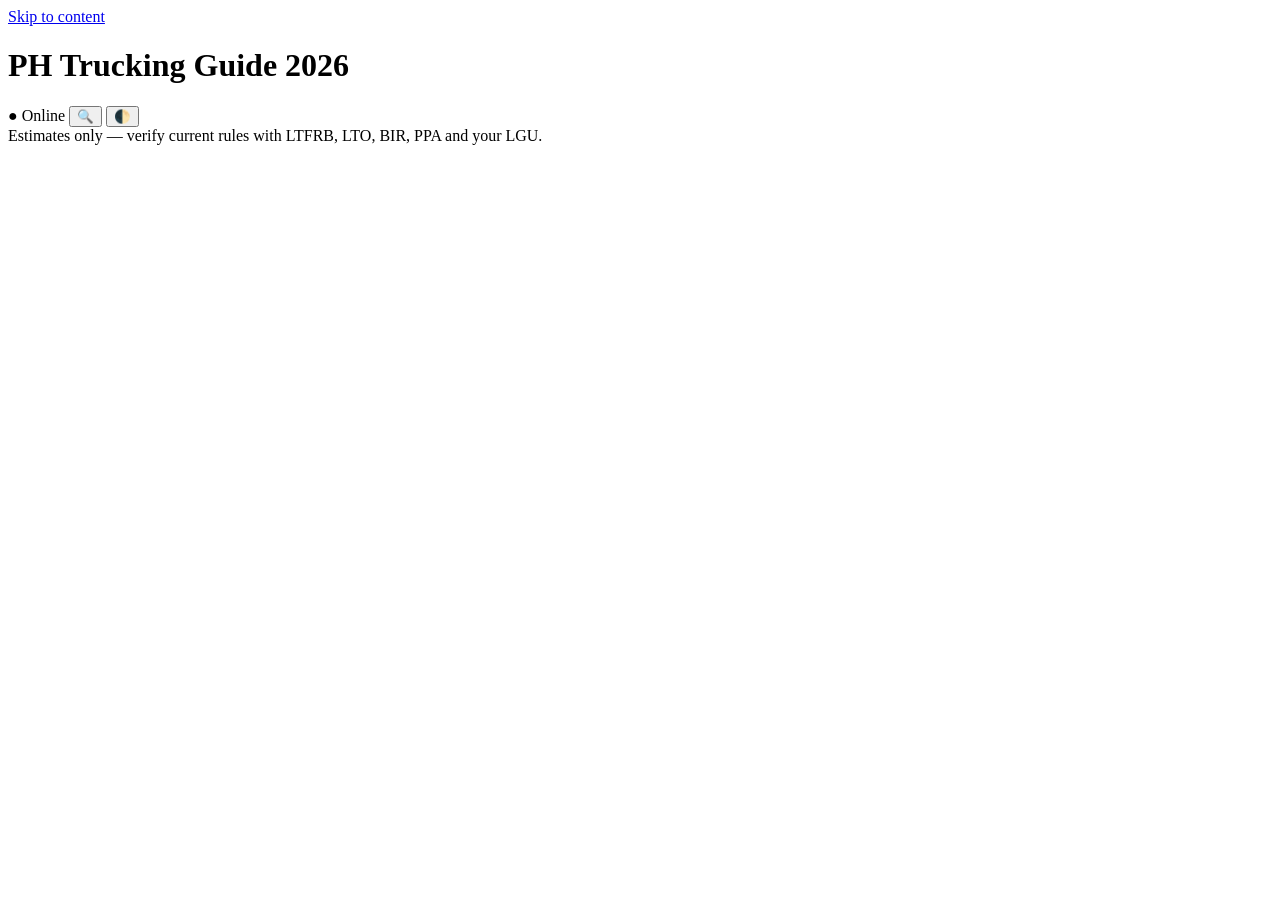
==== index.html @ 409af343 "Add files via upload" ====
<!DOCTYPE html><html lang="en-PH"><head><meta charset="utf-8">
<meta name="viewport" content="width=device-width,initial-scale=1,viewport-fit=cover">
<title>2026 Philippine Trucking Business Guide</title>
<meta name="description" content="Interactive guide to starting a trucking business in the Philippines: LTFRB/LTO compliance, fleet costs, freight rates, operations.">
<link rel="canonical" href="https://esp046-cyber.github.io/philtruckingbusinessguide/">
<meta property="og:type" content="website"><meta property="og:title" content="2026 Philippine Trucking Business Guide">
<meta property="og:description" content="Compliance tracker, fleet estimator and freight calculator for PH truckers.">
<meta property="og:url" content="https://esp046-cyber.github.io/philtruckingbusinessguide/">
<meta property="og:image" content="https://esp046-cyber.github.io/philtruckingbusinessguide/og-image.png">
<meta name="twitter:card" content="summary_large_image">
<meta name="theme-color" content="#0F172A"><link rel="manifest" href="manifest.webmanifest">
<meta name="apple-mobile-web-app-capable" content="yes"><meta name="mobile-web-app-capable" content="yes">
<meta name="apple-mobile-web-app-status-bar-style" content="black-translucent"><meta name="apple-mobile-web-app-title" content="PH Trucking">
<link rel="apple-touch-icon" href="apple-touch-icon.png"><link rel="icon" href="favicon.svg" type="image/svg+xml">
<link rel="icon" href="favicon.ico" sizes="any"><link rel="icon" type="image/png" sizes="32x32" href="favicon-32x32.png"><link rel="icon" type="image/png" sizes="16x16" href="favicon-16x16.png">
<link rel="stylesheet" href="css/styles.css"></head><body>
<a class="skip" href="#main">Skip to content</a>
<header class="top"><h1>PH Trucking Guide 2026</h1><div class="hb">
<span id="net" class="badge ok" role="status">● Online</span>
<button id="installBtn" hidden>Install App</button>
<button id="searchBtn" aria-label="Search (Ctrl+K)">🔍</button>
<button id="themeBtn" aria-label="Switch theme">🌓</button></div></header>
<nav class="nav" aria-label="Main"></nav>
<main id="main" tabindex="-1"></main>
<footer>Estimates only — verify current rules with LTFRB, LTO, BIR, PPA and your LGU.</footer>
<div id="modal" class="modal" role="dialog" aria-modal="true" hidden><div class="mc"></div></div>
<div id="toast" class="toast" aria-live="polite" hidden></div>
<script src="js/app.js"></script></body></html>
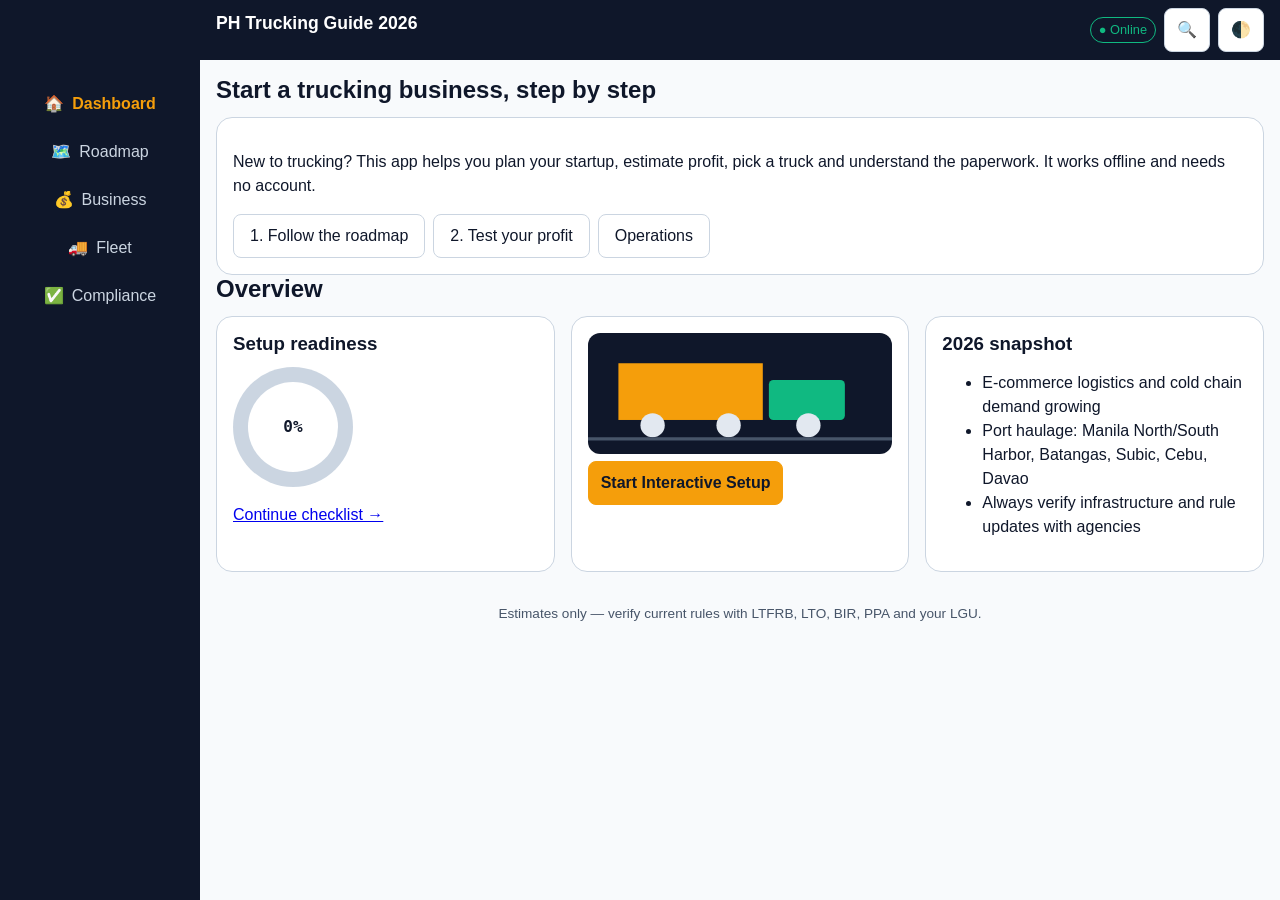
==== commit 168ddec6: "Add files via upload" ====
--- a/index.html
+++ b/index.html
@@ -25,4 +25,4 @@
 <footer>Estimates only — verify current rules with LTFRB, LTO, BIR, PPA and your LGU.</footer>
 <div id="modal" class="modal" role="dialog" aria-modal="true" hidden><div class="mc"></div></div>
 <div id="toast" class="toast" aria-live="polite" hidden></div>
-<script src="js/app.js"></script></body></html>+<script src="js/app.js"></script><script src="js/manage.js"></script></body></html>
--- a/css/styles.css
+++ b/css/styles.css
@@ -0,0 +1,37 @@
+:root{--navy:#0F172A;--gold:#F59E0B;--em:#10B981;--cr:#EF4444;--bg:#F8FAFC;--card:#fff;--tx:#0F172A;--mu:#475569;--bd:#CBD5E1;--s1:4px;--s2:8px;--s3:12px;--s4:16px;--s6:24px;--s8:32px;--rs:8px;--rm:12px;--rl:16px;--nav:64px;--ease-out:cubic-bezier(.16,1,.3,1)}
+:root[data-theme=dark]{--bg:#0B1220;--card:#162033;--tx:#F1F5F9;--mu:#CBD5E1;--bd:#334155}
+:root[data-theme=hc]{--bg:#000;--card:#000;--tx:#fff;--mu:#fff;--bd:#fff;--gold:#FFD84D}
+*{box-sizing:border-box}html,body{margin:0;overflow-x:hidden}
+body{font:1rem/1.5 Inter,-apple-system,BlinkMacSystemFont,"Segoe UI",Roboto,sans-serif;background:var(--bg);color:var(--tx);padding-top:env(safe-area-inset-top);padding-bottom:calc(var(--nav) + env(safe-area-inset-bottom))}
+h1,h2,h3{line-height:1.2;margin:0 0 var(--s3)}h1{font-size:1.1rem}h2{font-size:1.5rem}
+.mono,output,.num{font-family:'JetBrains Mono',monospace}
+.top{position:sticky;top:0;z-index:5;display:flex;justify-content:space-between;align-items:center;gap:var(--s2);padding:var(--s2) var(--s4);background:var(--navy);color:#fff}
+.hb{display:flex;gap:var(--s2);align-items:center}
+button,.btn,select,input{font:inherit;min-height:44px;min-width:44px;border-radius:var(--rs);border:1px solid var(--bd);padding:0 var(--s3);background:var(--card);color:var(--tx)}
+button{cursor:pointer;transition:transform .15s var(--ease-out)}button:hover{filter:brightness(1.08)}button:active{transform:scale(.96)}button:disabled{opacity:.5}
+button.p{background:var(--gold);color:#0F172A;border-color:var(--gold);font-weight:700}
+:focus-visible{outline:3px solid var(--gold);outline-offset:2px}
+.skip{position:absolute;left:-999px}.skip:focus{left:8px;top:8px;z-index:20;background:#fff;color:#000;padding:8px}
+.nav{position:fixed;bottom:0;left:0;right:0;height:calc(var(--nav) + env(safe-area-inset-bottom));padding-bottom:env(safe-area-inset-bottom);display:flex;background:var(--navy);z-index:6}
+.nav a{flex:1;min-height:44px;display:flex;flex-direction:column;align-items:center;justify-content:center;color:#CBD5E1;text-decoration:none;font-size:.75rem}
+.nav a[aria-current=page]{color:var(--gold);font-weight:700}
+main{padding:var(--s4);max-width:1100px;margin:auto}
+.grid{display:grid;gap:var(--s4);grid-template-columns:repeat(auto-fit,minmax(min(100%,260px),1fr))}
+.card{background:var(--card);border:1px solid var(--bd);border-radius:var(--rl);padding:var(--s4);min-width:0;animation:in .4s var(--ease-out)}
+.card *{overflow-wrap:anywhere}
+@keyframes in{from{opacity:0;transform:translateY(8px)}}
+label{display:block;font-weight:600;margin:var(--s3) 0 var(--s1)}input,select{width:100%}
+.row{display:flex;gap:var(--s2);flex-wrap:wrap;align-items:center}
+.badge{display:inline-flex;gap:4px;padding:2px 8px;border-radius:99px;font-size:.8rem;border:1px solid currentColor}
+.ok{color:var(--em)}.pend{color:#B45309}.bad{color:var(--cr)}:root[data-theme=dark] .pend{color:var(--gold)}
+.bar{display:flex;height:16px;border-radius:99px;overflow:hidden;background:var(--bd)}.bar i{display:block}
+.ring{--p:0;width:120px;height:120px;border-radius:50%;background:conic-gradient(var(--em) calc(var(--p)*1%),var(--bd) 0);display:grid;place-items:center}
+.ring b{background:var(--card);width:90px;height:90px;border-radius:50%;display:grid;place-items:center}
+.chk{display:flex;gap:var(--s3);align-items:flex-start;padding:var(--s2) 0;border-bottom:1px solid var(--bd)}.chk input{width:44px;height:44px;flex:none}
+.modal{position:fixed;inset:0;background:#0009;display:grid;place-items:center;z-index:30;padding:var(--s4)}.modal[hidden],[hidden]{display:none!important}
+.mc{background:var(--card);border-radius:var(--rl);padding:var(--s6);max-width:480px;width:100%;max-height:85vh;overflow:auto}
+.toast{position:fixed;left:50%;transform:translateX(-50%);bottom:calc(var(--nav) + env(safe-area-inset-bottom) + 12px);background:var(--navy);color:#fff;padding:12px 16px;border-radius:var(--rm);z-index:40;border:1px solid var(--gold)}
+footer{text-align:center;color:var(--mu);font-size:.85rem;padding:var(--s4)}
+@media(min-width:1024px){body{padding-left:200px;padding-bottom:0}.nav{top:0;right:auto;bottom:auto;width:200px;height:100%;flex-direction:column;justify-content:flex-start;padding-top:80px}.nav a{flex:none;flex-direction:row;gap:8px;height:48px;font-size:1rem}.top{margin-left:-200px;padding-left:216px}.toast{bottom:24px}}
+@media(prefers-reduced-motion:reduce){*{animation:none!important;transition:none!important}}
+@media print{.top,.nav,footer,button,.toast,.modal{display:none!important}body{padding:0;background:#fff;color:#000}.card{break-inside:avoid;border:1px solid #000}@page{size:A4;margin:12mm}}
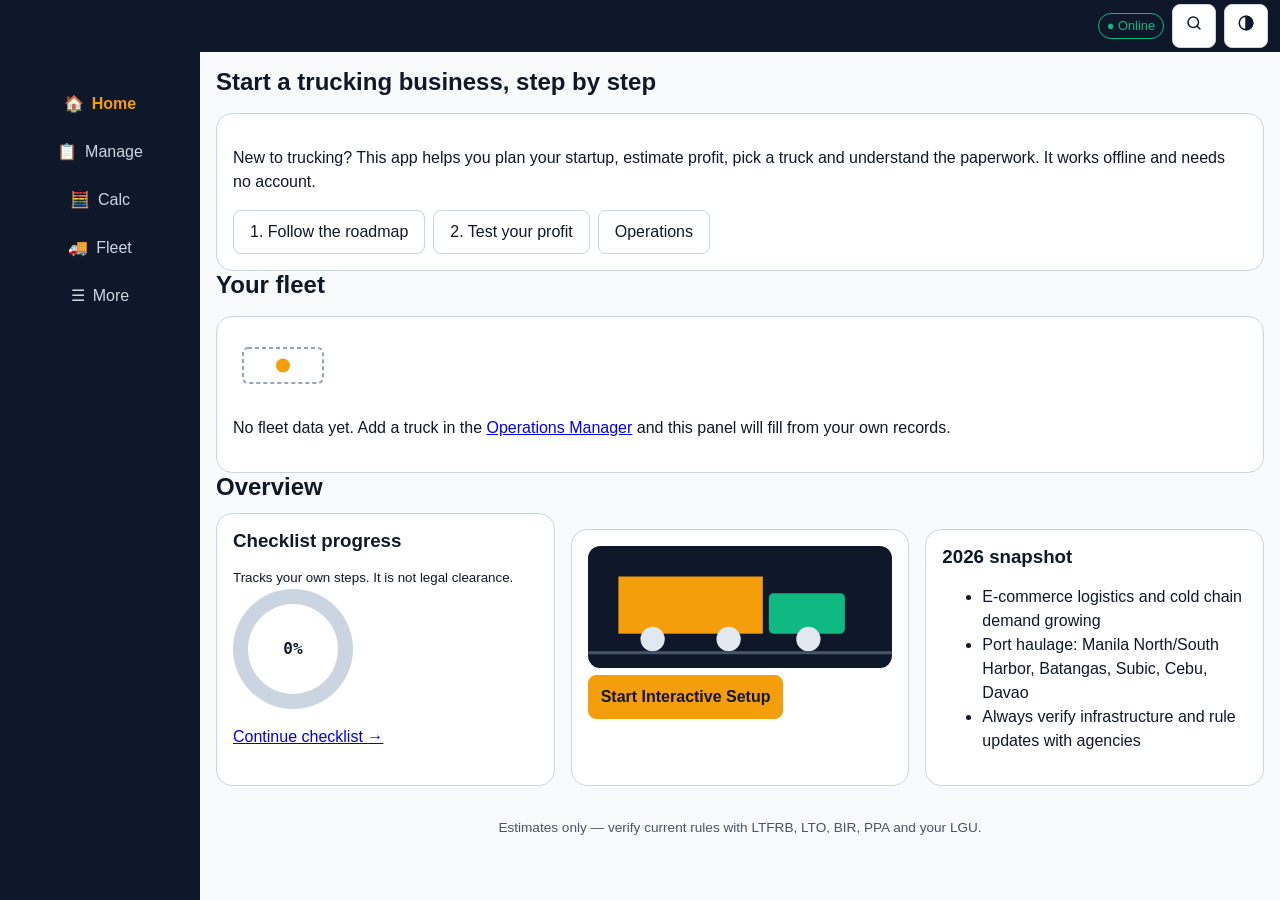
==== commit fdee4ffd: "Add files via upload" ====
--- a/index.html
+++ b/index.html
@@ -18,8 +18,8 @@
 <header class="top"><h1>PH Trucking Guide 2026</h1><div class="hb">
 <span id="net" class="badge ok" role="status">● Online</span>
 <button id="installBtn" hidden>Install App</button>
-<button id="searchBtn" aria-label="Search (Ctrl+K)">🔍</button>
-<button id="themeBtn" aria-label="Switch theme">🌓</button></div></header>
+<button id="searchBtn" aria-label="Search (Ctrl+K)"><svg class="ic" viewBox="0 0 24 24" fill="none" stroke="currentColor" stroke-width="2" stroke-linecap="round" stroke-linejoin="round" aria-hidden="true"><circle cx="11" cy="11" r="7"/><path d="M20 20l-4-4"/></svg></button>
+<button id="themeBtn" aria-label="Switch theme"><svg class="ic" viewBox="0 0 24 24" fill="none" stroke="currentColor" stroke-width="2" stroke-linecap="round" stroke-linejoin="round" aria-hidden="true"><circle cx="12" cy="12" r="9"/><path d="M12 3v18a9 9 0 0 0 0-18z" fill="currentColor"/></svg></button></div></header>
 <nav class="nav" aria-label="Main"></nav>
 <main id="main" tabindex="-1"></main>
 <footer>Estimates only — verify current rules with LTFRB, LTO, BIR, PPA and your LGU.</footer>
--- a/css/styles.css
+++ b/css/styles.css
@@ -34,4 +34,5 @@
 footer{text-align:center;color:var(--mu);font-size:.85rem;padding:var(--s4)}
 @media(min-width:1024px){body{padding-left:200px;padding-bottom:0}.nav{top:0;right:auto;bottom:auto;width:200px;height:100%;flex-direction:column;justify-content:flex-start;padding-top:80px}.nav a{flex:none;flex-direction:row;gap:8px;height:48px;font-size:1rem}.top{margin-left:-200px;padding-left:216px}.toast{bottom:24px}}
 @media(prefers-reduced-motion:reduce){*{animation:none!important;transition:none!important}}
-@media print{.top,.nav,footer,button,.toast,.modal{display:none!important}body{padding:0;background:#fff;color:#000}.card{break-inside:avoid;border:1px solid #000}@page{size:A4;margin:12mm}}+@media print{.top,.nav,footer,button,.toast,.modal{display:none!important}body{padding:0;background:#fff;color:#000}.card{break-inside:avoid;border:1px solid #000}@page{size:A4;margin:12mm}}
+.receipt{display:none}.top{padding:4px 12px}h1{font-size:.95rem}:root{--nav:56px}details summary{min-height:44px;display:flex;align-items:center}main .card+.card,main h2+.card{margin-top:var(--s4)}.chk>div:last-child{display:flex;gap:8px}@media print{body.rp main{display:none!important}body.rp .receipt{display:block!important;color:#000}}
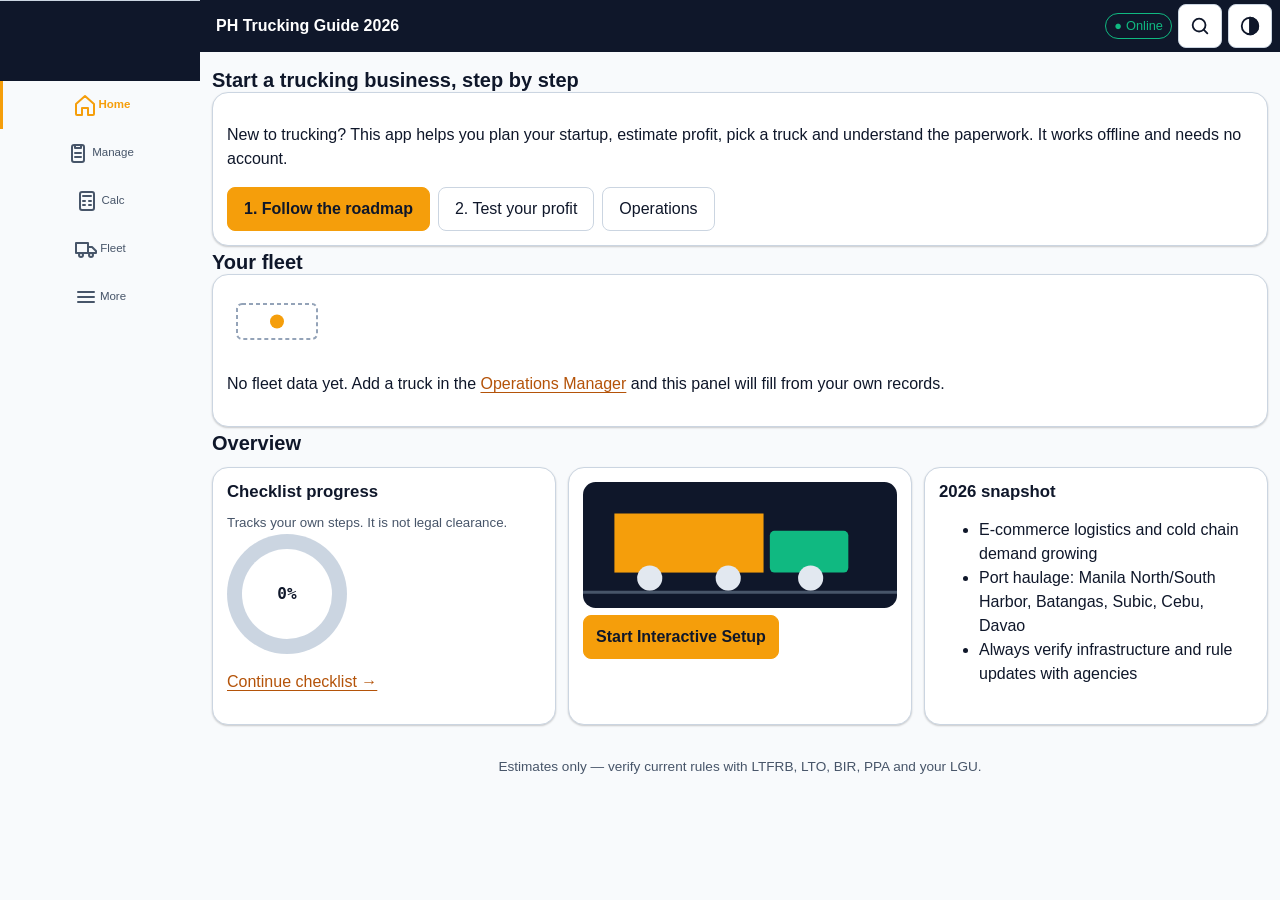
==== commit 237b79bc: "Add files via upload" ====
--- a/index.html
+++ b/index.html
@@ -25,4 +25,4 @@
 <footer>Estimates only — verify current rules with LTFRB, LTO, BIR, PPA and your LGU.</footer>
 <div id="modal" class="modal" role="dialog" aria-modal="true" hidden><div class="mc"></div></div>
 <div id="toast" class="toast" aria-live="polite" hidden></div>
-<script src="js/app.js"></script><script src="js/manage.js"></script></body></html>+<script src="js/app.js"></script><script src="js/manage.js"></script><script src="js/learn.js"></script><script src="js/extra.js"></script></body></html>
--- a/css/styles.css
+++ b/css/styles.css
@@ -1,6 +1,6 @@
-:root{--navy:#0F172A;--gold:#F59E0B;--em:#10B981;--cr:#EF4444;--bg:#F8FAFC;--card:#fff;--tx:#0F172A;--mu:#475569;--bd:#CBD5E1;--s1:4px;--s2:8px;--s3:12px;--s4:16px;--s6:24px;--s8:32px;--rs:8px;--rm:12px;--rl:16px;--nav:64px;--ease-out:cubic-bezier(.16,1,.3,1)}
-:root[data-theme=dark]{--bg:#0B1220;--card:#162033;--tx:#F1F5F9;--mu:#CBD5E1;--bd:#334155}
-:root[data-theme=hc]{--bg:#000;--card:#000;--tx:#fff;--mu:#fff;--bd:#fff;--gold:#FFD84D}
+:root{--navy:#0F172A;--gold:#F59E0B;--em:#10B981;--cr:#EF4444;--link:#B45309;--bg:#F8FAFC;--card:#fff;--tx:#0F172A;--mu:#475569;--bd:#CBD5E1;--s1:4px;--s2:8px;--s3:12px;--s4:16px;--s6:24px;--s8:32px;--rs:8px;--rm:12px;--rl:16px;--nav:64px;--ease-out:cubic-bezier(.16,1,.3,1)}
+:root[data-theme=dark]{--bg:#0B1220;--bg2:#111B2D;--card:#172337;--tx:#F1F5F9;--mu:#CBD5E1;--bd:#334155;--link:#F59E0B}
+:root[data-theme=hc]{--bg:#000;--card:#000;--tx:#fff;--mu:#fff;--bd:#fff;--gold:#FFD84D;--link:#FFD84D}
 *{box-sizing:border-box}html,body{margin:0;overflow-x:hidden}
 body{font:1rem/1.5 Inter,-apple-system,BlinkMacSystemFont,"Segoe UI",Roboto,sans-serif;background:var(--bg);color:var(--tx);padding-top:env(safe-area-inset-top);padding-bottom:calc(var(--nav) + env(safe-area-inset-bottom))}
 h1,h2,h3{line-height:1.2;margin:0 0 var(--s3)}h1{font-size:1.1rem}h2{font-size:1.5rem}
@@ -36,3 +36,28 @@
 @media(prefers-reduced-motion:reduce){*{animation:none!important;transition:none!important}}
 @media print{.top,.nav,footer,button,.toast,.modal{display:none!important}body{padding:0;background:#fff;color:#000}.card{break-inside:avoid;border:1px solid #000}@page{size:A4;margin:12mm}}
 .receipt{display:none}.top{padding:4px 12px}h1{font-size:.95rem}:root{--nav:56px}details summary{min-height:44px;display:flex;align-items:center}main .card+.card,main h2+.card{margin-top:var(--s4)}.chk>div:last-child{display:flex;gap:8px}@media print{body.rp main{display:none!important}body.rp .receipt{display:block!important;color:#000}}
+
+/* ===== v4 design system ===== */
+a{color:var(--link);text-underline-offset:3px}a:hover{filter:brightness(1.15)}
+.btn{display:inline-flex;align-items:center;justify-content:center;gap:8px;text-decoration:none;color:var(--tx);min-height:44px;padding:0 16px;border:1px solid var(--bd);border-radius:var(--rs);background:var(--card)}
+.btn.p,button.p{background:var(--gold);color:#0F172A;border-color:var(--gold);font-weight:700}
+button.o{background:transparent;color:var(--link);border:2px solid var(--gold);font-weight:700}
+main{padding:12px 12px 16px}main>*+*{margin-top:12px}h2{font-size:1.25rem;margin:4px 0 0}h3{font-size:1.05rem;margin:0 0 8px}
+.card{padding:14px;border-radius:var(--rl);box-shadow:0 1px 2px #0003}main .card+.card,main h2+.card{margin-top:0}.grid{gap:12px}
+.chk>div{min-width:0}.chk{padding:12px 0}small,.meta{color:var(--mu)}.meta{font-size:.9rem}
+input,select{background:var(--bg);border-color:var(--bd)}input[type=checkbox]{accent-color:var(--gold)}
+.top{gap:8px;padding:4px 8px 4px 12px;background:var(--bg2,var(--navy))}.top h1{flex:1;min-width:0;white-space:nowrap;overflow:hidden;text-overflow:ellipsis;font-size:1rem;margin:0}
+.hb{flex:none;gap:6px}.hb button{width:44px;min-width:44px;padding:0;display:grid;place-items:center}#installBtn{width:auto;padding:0 12px;font-size:.85rem;background:var(--gold);color:#0F172A;border-color:var(--gold);font-weight:700}
+#net{padding:2px 8px;white-space:nowrap}@media(max-width:400px){#net .nl{display:none}#installBtn{padding:0 8px}}
+.nav{height:calc(var(--nav) + env(safe-area-inset-bottom));background:var(--bg2,var(--navy));border-top:1px solid var(--bd)}
+.nav a{position:relative;gap:2px;font-size:.72rem;color:var(--mu);text-decoration:none}.nav .ic{width:24px;height:24px}
+.nav a[aria-current=page]{color:var(--gold)}.nav a[aria-current=page]::before{content:"";position:absolute;top:0;left:25%;right:25%;height:3px;border-radius:0 0 3px 3px;background:var(--gold)}
+.nav a:active{background:#ffffff14}
+.ic{width:22px;height:22px;flex:none}
+.stack{display:flex;flex-direction:column;gap:8px}
+.nc{display:flex;align-items:center;gap:12px;min-height:76px;padding:12px 14px;border:1px solid var(--bd);border-radius:var(--rl);background:var(--card);text-decoration:none;color:var(--tx);transition:transform .15s var(--ease-out),border-color .15s}
+.nc:hover{border-color:var(--gold)}.nc:active{transform:scale(.985)}
+.nci{width:44px;height:44px;flex:none;display:grid;place-items:center;border-radius:var(--rm);background:#F59E0B22;color:var(--gold)}
+.nct{flex:1;min-width:0;display:flex;flex-direction:column;gap:2px}.nct b{font-size:.8rem;letter-spacing:.05em;text-transform:uppercase;color:var(--tx)}.nct small{font-size:.9rem;line-height:1.35}
+.nca{color:var(--gold)}
+@media(min-width:1024px){.nav a::before{display:none}.nav a[aria-current=page]{background:#ffffff14;border-left:3px solid var(--gold)}.top{margin-left:-200px;padding-left:216px}}
